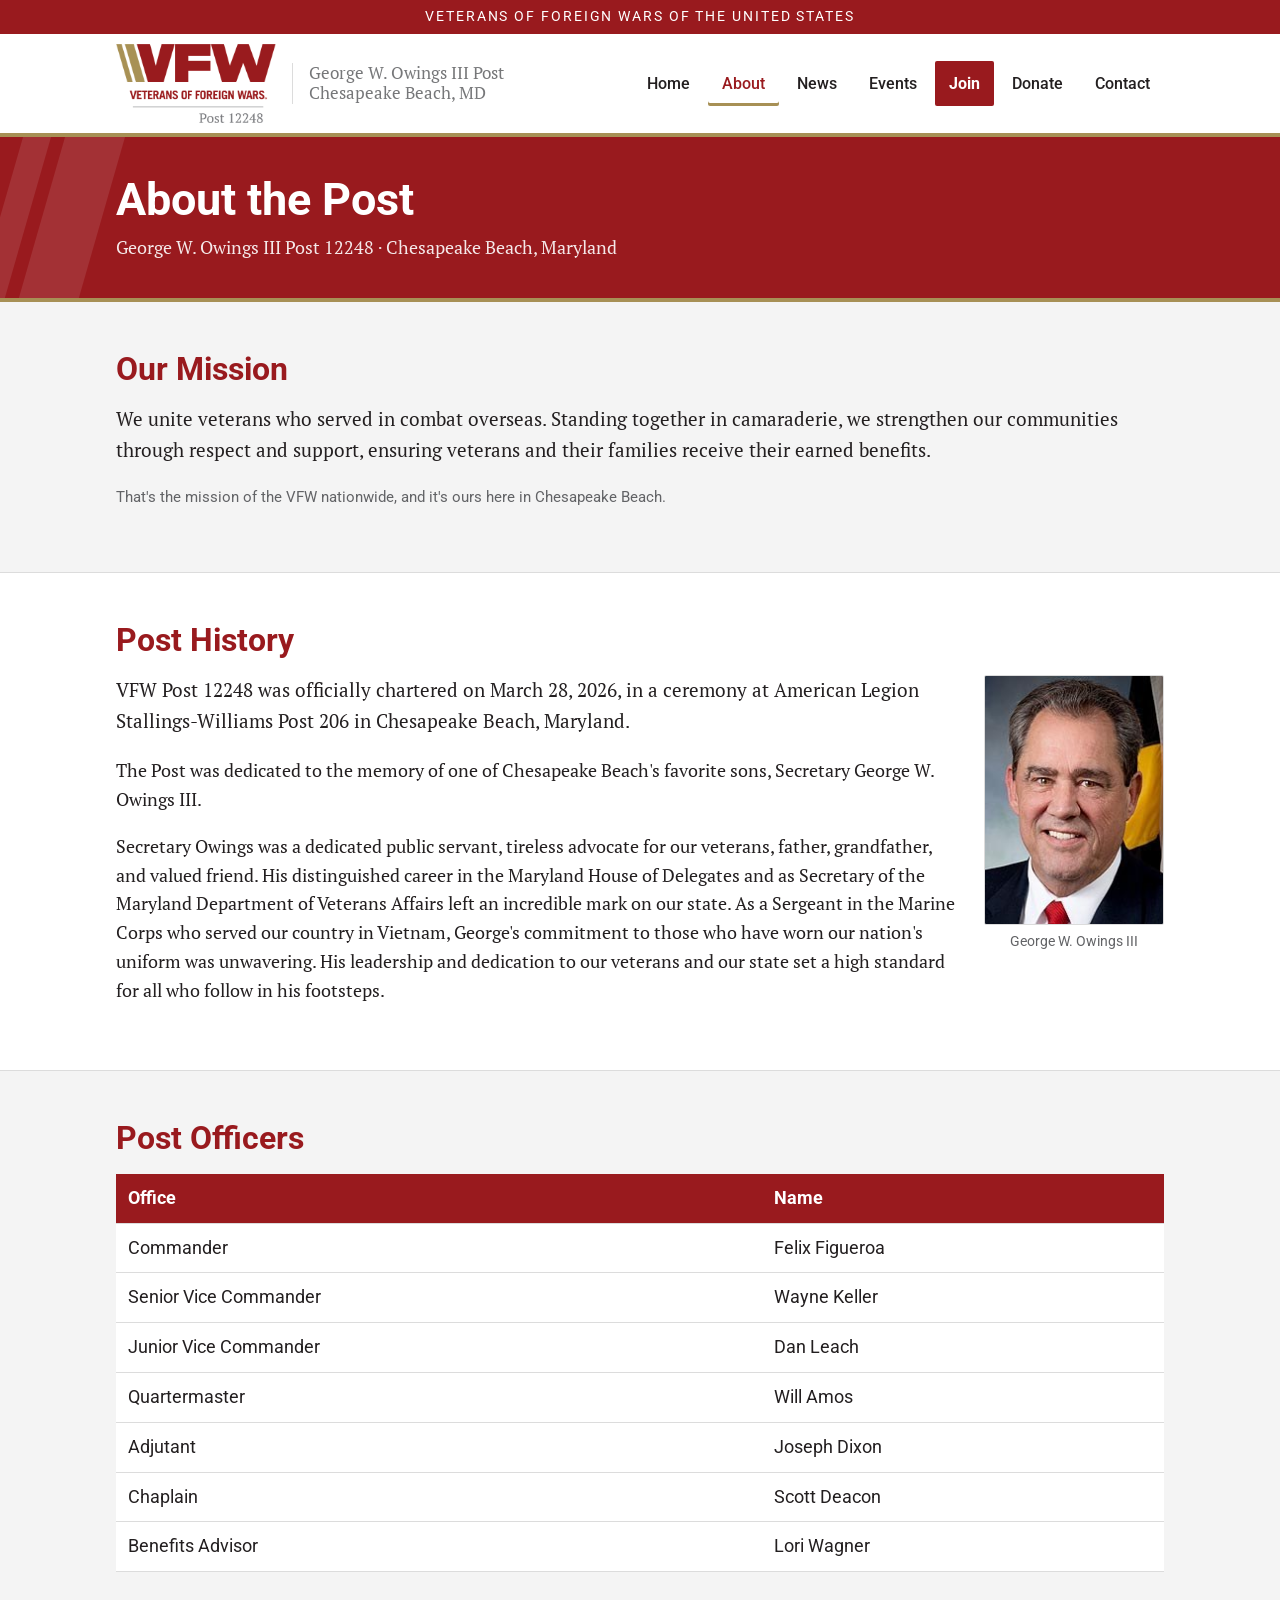
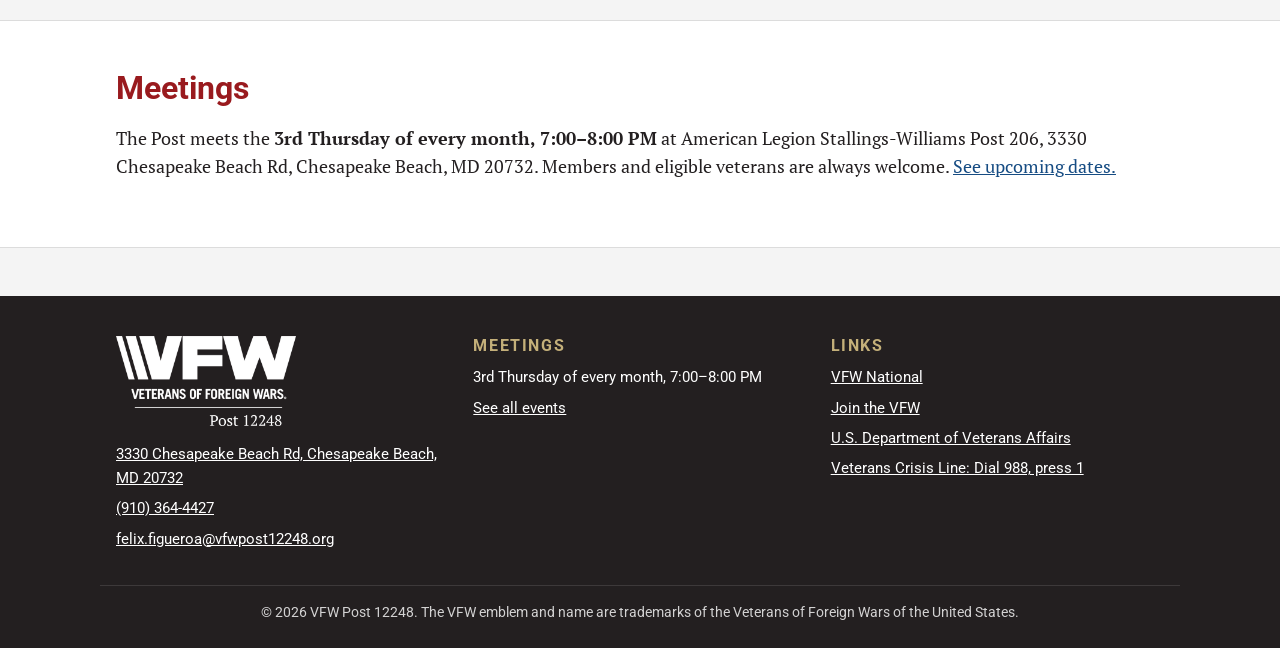
==== about.html @ 94117f2b "Add files via upload" ====
<!DOCTYPE html>
<html lang="en">
<head>
  <meta charset="utf-8">
  <meta name="viewport" content="width=device-width, initial-scale=1">
  <title>About – VFW Post 12248</title>
  <meta name="description" content="History, mission, and officers of VFW Post 12248, George W. Owings III Post, Chesapeake Beach, Maryland.">
  <link rel="canonical" href="https://www.vfwpost12248.org/about">
  <link rel="icon" type="image/png" href="images/favicon.png">
  <link rel="apple-touch-icon" href="images/apple-touch-icon.png">
  <link rel="preconnect" href="https://fonts.googleapis.com">
  <link rel="preconnect" href="https://fonts.gstatic.com" crossorigin>
  <link href="https://fonts.googleapis.com/css2?family=Roboto:wght@400;500;700&family=PT+Serif:ital,wght@0,400;0,700;1,400&display=swap" rel="stylesheet">
  <link rel="stylesheet" href="styles.css">
</head>
<body>
  <a class="skip" href="#main">Skip to content</a>
  <div class="topbar">Veterans of Foreign Wars of the United States</div>
  <header class="site">
    <div class="wrap">
      <a class="brand" href="index.html">
        <span class="logo"><img src="images/post12248-logo.png" alt="VFW – Veterans of Foreign Wars, Post 12248" width="160" height="79"></span>
        <span class="post">George W. Owings III Post<span class="loc"><br>Chesapeake Beach, MD</span></span>
      </a>
      <button class="menu-btn" aria-expanded="false" aria-controls="nav">Menu</button>
      <nav class="main" id="nav" aria-label="Main">
        <ul><li><a href="index.html">Home</a></li><li><a href="about.html">About</a></li><li><a href="news.html">News</a></li><li><a href="events.html">Events</a></li><li><a href="join.html" class="cta">Join</a></li><li><a href="donate.html">Donate</a></li><li><a href="contact.html">Contact</a></li></ul>
      </nav>
    </div>
  </header>

  <main id="main">

    <div class="page-title"><div class="stripes" aria-hidden="true"></div><div class="wrap"><h1>About the Post</h1><p>George W. Owings III Post 12248 · Chesapeake Beach, Maryland</p></div></div>

    <section class="block">
      <div class="wrap">
        <h2>Our Mission</h2>
        <p class="lead">We unite veterans who served in combat overseas. Standing together in camaraderie, we strengthen our communities through respect and support, ensuring veterans and their families receive their earned benefits.</p>
        <p class="muted sans" style="font-size:0.95rem">That's the mission of the VFW nationwide, and it's ours here in Chesapeake Beach.</p>
      </div>
    </section>

    <section class="block alt">
      <div class="wrap">
        <h2>Post History</h2>
        <figure class="portrait">
          <img src="images/george-owings.jpg" alt="Secretary George W. Owings III" width="180" height="250">
          <figcaption>George W. Owings III</figcaption>
        </figure>
        <p class="lead">VFW Post 12248 was officially chartered on March 28, 2026, in a ceremony at American Legion Stallings-Williams Post 206 in Chesapeake Beach, Maryland.</p>
        <p>The Post was dedicated to the memory of one of Chesapeake Beach's favorite sons, Secretary George W. Owings III.</p>
        <p>Secretary Owings was a dedicated public servant, tireless advocate for our veterans, father, grandfather, and valued friend. His distinguished career in the Maryland House of Delegates and as Secretary of the Maryland Department of Veterans Affairs left an incredible mark on our state. As a Sergeant in the Marine Corps who served our country in Vietnam, George's commitment to those who have worn our nation's uniform was unwavering. His leadership and dedication to our veterans and our state set a high standard for all who follow in his footsteps.</p>
      </div>
    </section>

    <section class="block">
      <div class="wrap">
        <h2>Post Officers</h2>
        <table class="sans">
          <thead><tr><th>Office</th><th>Name</th></tr></thead>
          <tbody>
            <tr><td>Commander</td><td>Felix Figueroa</td></tr>
            <tr><td>Senior Vice Commander</td><td>Wayne Keller</td></tr>
            <tr><td>Junior Vice Commander</td><td>Dan Leach</td></tr>
            <tr><td>Quartermaster</td><td>Will Amos</td></tr>
            <tr><td>Adjutant</td><td>Joseph Dixon</td></tr>
            <tr><td>Chaplain</td><td>Scott Deacon</td></tr>
            <tr><td>Benefits Advisor</td><td>Lori Wagner</td></tr>
          </tbody>
        </table>
      </div>
    </section>

    <section class="block alt">
      <div class="wrap">
        <h2>Meetings</h2>
        <p>The Post meets the <strong>3rd Thursday of every month, 7:00–8:00 PM</strong> at American Legion Stallings-Williams Post 206, 3330 Chesapeake Beach Rd, Chesapeake Beach, MD 20732. Members and eligible veterans are always welcome. <a href="events.html">See upcoming dates.</a></p>
      </div>
    </section>

  </main>

  <footer class="site">
    <div class="wrap grid">
      <div>
        <img class="footer-logo" src="images/post12248-logo-white.png" alt="VFW Post 12248" width="180" height="89" loading="lazy">
        <ul>
          <li><a href="https://maps.google.com/?q=3330+Chesapeake+Beach+Rd,+Chesapeake+Beach,+MD+20732">3330 Chesapeake Beach Rd, Chesapeake Beach, MD 20732</a></li>
          <li><a href="tel:+19103644427">(910) 364-4427</a></li>
          <li><a href="mailto:felix.figueroa@vfwpost12248.org">felix.figueroa@vfwpost12248.org</a></li>
        </ul>
      </div>
      <div>
        <h3>Meetings</h3>
        <ul>
          <li>3rd Thursday of every month, 7:00–8:00 PM</li>
          <li><a href="events.html">See all events</a></li>
        </ul>
      </div>
      <div>
        <h3>Links</h3>
        <ul>
          <li><a href="https://www.vfw.org" rel="noopener">VFW National</a></li>
          <li><a href="https://www.vfw.org/join" rel="noopener">Join the VFW</a></li>
          <li><a href="https://www.va.gov" rel="noopener">U.S. Department of Veterans Affairs</a></li>
          <li><a href="https://www.veteranscrisisline.net" rel="noopener">Veterans Crisis Line: Dial 988, press 1</a></li>
        </ul>
      </div>
    </div>
    <div class="wrap legal">&copy; <span id="year">2026</span> VFW Post 12248. The VFW emblem and name are trademarks of the Veterans of Foreign Wars of the United States.</div>
  </footer>
  <script src="site.js"></script>
</body>
</html>
---- styles.css ----
/* VFW Post 12248 – site styles */
:root {
  /* VFW Brand Guidelines v2 (Aug 2018), primary palette */
  --vfw-red: #991a1e;
  --vfw-red-dark: #7d1518;
  --vfw-gold: #a79055;
  --vfw-gold-light: #c4b07a;
  /* secondary palette */
  --vfw-blue: #164c83;
  --vfw-gray: #767779;
  --vfw-black: #231f20;
  --text: #231f20;
  --muted: #626366;
  --bg: #f4f4f4;
  --card: #ffffff;
  --border: #dcdcdc;
  --max: 1080px;
  --sans: "Roboto", Arial, Helvetica, sans-serif;
  --serif: "PT Serif", Georgia, "Times New Roman", serif;
}
* { box-sizing: border-box; }
html { scroll-behavior: smooth; }
body {
  margin: 0;
  font-family: var(--serif);
  font-size: 18px;
  line-height: 1.6;
  color: var(--text);
  background: var(--bg);
}
a { color: var(--vfw-blue); }
a:hover { color: var(--vfw-red); }
img { max-width: 100%; height: auto; display: block; }
h1, h2, h3 { font-family: var(--sans); font-weight: 700; line-height: 1.2; color: var(--vfw-red); margin: 0 0 0.5em; }
h1 { font-size: clamp(1.9rem, 4vw, 2.8rem); }
h2 { font-size: clamp(1.5rem, 3vw, 2rem); }
h3 { font-size: 1.25rem; }
p { margin: 0 0 1em; }
.sans { font-family: var(--sans); }
.wrap { max-width: var(--max); margin: 0 auto; padding: 0 16px; }
.skip { position: absolute; left: -999px; top: 0; background: #fff; padding: 8px; z-index: 100; }
.skip:focus { left: 8px; }

/* Header / nav */
.topbar {
  background: var(--vfw-red);
  color: #fff;
  font-family: var(--sans);
  font-size: 0.85rem;
  letter-spacing: 0.14em;
  text-transform: uppercase;
  text-align: center;
  padding: 6px 16px;
}
header.site {
  background: #fff;
  color: var(--text);
  border-bottom: 4px solid var(--vfw-gold);
  position: relative;
}
header.site .wrap {
  display: flex;
  align-items: center;
  justify-content: space-between;
  gap: 16px;
  min-height: 80px;
}
.brand { display: flex; align-items: center; gap: 16px; color: var(--text); text-decoration: none; padding: 10px 0; }
.brand .logo { display: flex; flex-shrink: 0; }
.brand .logo img { width: 160px; height: auto; } /* official Post logo; never below 100px wide (brand minimum) */
.brand .post { font-family: var(--serif); color: var(--vfw-gray); font-size: 1.05rem; line-height: 1.2; border-left: 1px solid var(--border); padding-left: 16px; }

.wordmark { width: 280px; height: auto; margin: 0 0 20px; }
nav.main ul { list-style: none; margin: 0; padding: 0; display: flex; gap: 4px; }
nav.main a {
  display: block; padding: 10px 14px; color: var(--text); text-decoration: none;
  font-family: var(--sans); font-weight: 500; font-size: 1rem; border-radius: 2px;
}
nav.main a:hover, nav.main a[aria-current="page"] { color: var(--vfw-red); box-shadow: inset 0 -3px 0 var(--vfw-gold); }
nav.main a.cta { background: var(--vfw-red); color: #fff; font-weight: 700; box-shadow: none; }
nav.main a.cta:hover { background: var(--vfw-red-dark); color: #fff; }
.menu-btn {
  display: none; background: none; border: 2px solid var(--vfw-red); color: var(--vfw-red);
  padding: 8px 12px; border-radius: 4px; font-size: 1rem; cursor: pointer;
  font-family: var(--sans);
}
@media (max-width: 820px) {
  .menu-btn { display: block; }
  .brand .logo img { width: 110px; }
  .brand .post { font-size: 0.85rem; line-height: 1.25; }
  .brand .post .loc { display: none; }
  .topbar { font-size: 0.7rem; letter-spacing: 0.08em; }
  .hero { padding: 56px 16px; }
  .hero .stripes { display: none; }
  .hero { border-left: 10px solid var(--vfw-gold); }
  nav.main { display: none; position: absolute; left: 0; right: 0; top: 100%;
    background: #fff; border-bottom: 4px solid var(--vfw-gold); box-shadow: 0 8px 16px rgba(0,0,0,0.12); z-index: 50; }
  nav.main.open { display: block; }
  nav.main ul { flex-direction: column; padding: 8px 16px 16px; }
  nav.main a { padding: 14px; font-size: 1.1rem; }
}

/* Hero */
.hero {
  position: relative; overflow: hidden;
  background: #ececec;
  color: var(--text);
  text-align: center;
  padding: 72px 16px;
}
/* Brand "bold stripes" device: two stripes at 74°, thin = X, gap = 0.5X, wide = 1.5X+ */
.stripes { position: absolute; top: -10%; bottom: -10%; left: 0; width: 220px; pointer-events: none; }
.stripes::before, .stripes::after { content: ""; position: absolute; top: 0; bottom: 0; background: var(--vfw-gold); transform: skewX(-16deg); }
.stripes::before { left: 0; width: 28px; }
.stripes::after { left: 42px; width: 60px; }
.hero .wrap { position: relative; }
.hero h1 { color: var(--vfw-red); margin-bottom: 0.3em; font-size: clamp(2.2rem, 5vw, 3.4rem); letter-spacing: -0.01em; }
.hero p { font-size: 1.25rem; max-width: 720px; margin: 0 auto 1.6em; }
.hero-logo { width: min(420px, 80vw); height: auto; margin: 0 auto 20px; display: block; }
.hero-title span { display: block; font-family: var(--serif); font-weight: 400; color: var(--vfw-gray); font-size: clamp(1.3rem, 3vw, 1.8rem); letter-spacing: 0; }
.footer-logo { width: 180px; height: auto; margin: 0 0 16px; }
.btn {
  display: inline-block; padding: 12px 22px; border-radius: 2px; text-decoration: none;
  font-family: var(--sans); font-weight: bold; font-size: 1rem; margin: 4px;
}
.btn.gold { background: var(--vfw-red); color: #fff; }
.btn.gold:hover { background: var(--vfw-red-dark); color: #fff; }
.btn.outline { border: 2px solid var(--vfw-red); color: var(--vfw-red); }
.btn.outline:hover { background: var(--vfw-red); color: #fff; }
.btn.blue { background: var(--vfw-black); color: #fff; }
.btn.blue:hover { background: #000; color: #fff; }

/* Sections */
section.block { padding: 48px 0; }
section.block.alt { background: #fff; border-top: 1px solid var(--border); border-bottom: 1px solid var(--border); }
.page-title { position: relative; overflow: hidden; background: var(--vfw-red); color: #fff; padding: 36px 16px; border-bottom: 4px solid var(--vfw-gold); }
.page-title .stripes::before, .page-title .stripes::after { background: rgba(255,255,255,0.10); }
.page-title .wrap { position: relative; }
.page-title h1 { color: #fff; margin: 0; }
.page-title p { margin: 6px 0 0; opacity: 0.9; }
.grid { display: grid; gap: 24px; grid-template-columns: repeat(auto-fit, minmax(260px, 1fr)); }
.card {
  background: var(--card); border: 1px solid var(--border); border-top: 4px solid var(--vfw-red);
  padding: 22px; border-radius: 2px;
}
.card h3 { margin-top: 0; }
.lead { font-size: 1.2rem; }
.muted { color: var(--muted); }
.placeholder {
  background: #fff8dc; border: 2px dashed #c9a227; padding: 12px 16px; border-radius: 2px;
  font-family: var(--sans); font-size: 0.95rem; color: #6b5300;
}
.photo-slot {
  background: #e9e6dd; border: 2px dashed #b9b4a6; border-radius: 4px; min-height: 220px;
  display: flex; align-items: center; justify-content: center; text-align: center;
  color: var(--muted); font-family: var(--sans); font-size: 0.95rem; padding: 16px;
}
.figure { margin: 24px 0 0; }
.portrait { float: right; margin: 0 0 12px 24px; width: 180px; text-align: center; }
.portrait img { border-radius: 2px; border: 1px solid var(--border); }
.portrait figcaption { font-family: var(--sans); font-size: 0.85rem; color: var(--muted); margin-top: 6px; }
@media (max-width: 600px) { .portrait { float: none; margin: 0 auto 16px; } }
.figure img { border-radius: 2px; border: 1px solid var(--border); }
.figure figcaption { font-family: var(--sans); font-size: 0.9rem; color: var(--muted); margin-top: 8px; }
.info-list { list-style: none; padding: 0; margin: 0; }
.info-list li { padding: 8px 0; border-bottom: 1px solid var(--border); }
.info-list li:last-child { border-bottom: 0; }
.info-list strong { display: inline-block; min-width: 110px; color: var(--vfw-red); }
table { width: 100%; border-collapse: collapse; background: #fff; }
th, td { text-align: left; padding: 10px 12px; border-bottom: 1px solid var(--border); vertical-align: top; }
th { background: var(--vfw-red); color: #fff; font-family: var(--sans); font-weight: bold; }

/* Events */
.event { display: grid; grid-template-columns: 84px 1fr; gap: 16px; padding: 16px 0; border-bottom: 1px solid var(--border); }
.event:last-child { border-bottom: 0; }
.event .date {
  background: var(--vfw-red); color: #fff; border-radius: 2px; text-align: center; padding: 8px 4px;
  font-family: var(--sans); align-self: start;
}
.event .date .m { display: block; font-size: 0.8rem; text-transform: uppercase; color: var(--vfw-gold-light); letter-spacing: 0.08em; }
.event .date .d { display: block; font-size: 1.6rem; font-weight: bold; line-height: 1.1; }
.event .date.multi .d { font-size: 1.05rem; padding-top: 4px; }
.event h3 { margin: 0 0 4px; }
.event .meta { font-family: var(--sans); font-size: 0.95rem; color: var(--muted); margin-bottom: 6px; }
.event p { margin: 0; }
.event-img { display: block; margin-top: 12px; max-width: 360px; }
.event-img img { border: 1px solid var(--border); border-radius: 2px; }
.no-events { color: var(--muted); font-style: italic; }

/* News */
.news-item { padding: 20px 0; border-bottom: 1px solid var(--border); }
.news-item:last-child { border-bottom: 0; }
.news-date { font-family: var(--sans); font-size: 0.85rem; text-transform: uppercase; letter-spacing: 0.08em; color: var(--vfw-gold); font-weight: 700; margin-bottom: 4px; }
.news-item h3 { margin: 0 0 6px; }
.news-item h3 a { text-decoration: none; }
.news-item h3 a:hover { text-decoration: underline; }
.story { font-size: 1.1rem; }
.story img { margin: 16px 0; border-radius: 4px; }
.news-item p { margin: 0 0 8px; }

/* Forms */
form label { display: block; font-family: var(--sans); font-weight: 700; margin: 14px 0 6px; color: var(--text); }
form input, form textarea, form select {
  width: 100%; padding: 12px; font-size: 1rem; border: 1px solid #b9b4a6; border-radius: 4px; font-family: inherit;
}
form input:focus, form textarea:focus { outline: 3px solid var(--vfw-gold-light); border-color: var(--vfw-red); }
form button { margin-top: 18px; border: 0; cursor: pointer; }

/* Map */
.map { border: 0; width: 100%; height: 320px; border-radius: 4px; border: 1px solid var(--border); }

/* Footer */
footer.site {
  background: var(--vfw-black); color: #fff; padding: 40px 0 24px; margin-top: 48px;
  font-family: var(--sans); font-size: 0.95rem;
}
footer.site h3 { color: var(--vfw-gold-light); font-family: var(--sans); font-size: 1rem; text-transform: uppercase; letter-spacing: 0.1em; margin-bottom: 10px; }
footer.site a { color: #fff; }
footer.site a:hover { color: var(--vfw-gold-light); }
footer.site ul { list-style: none; padding: 0; margin: 0; }
footer.site li { margin: 6px 0; }
footer.site .legal { border-top: 1px solid rgba(255,255,255,0.15); margin-top: 28px; padding-top: 16px; font-size: 0.85rem; opacity: 0.8; text-align: center; }
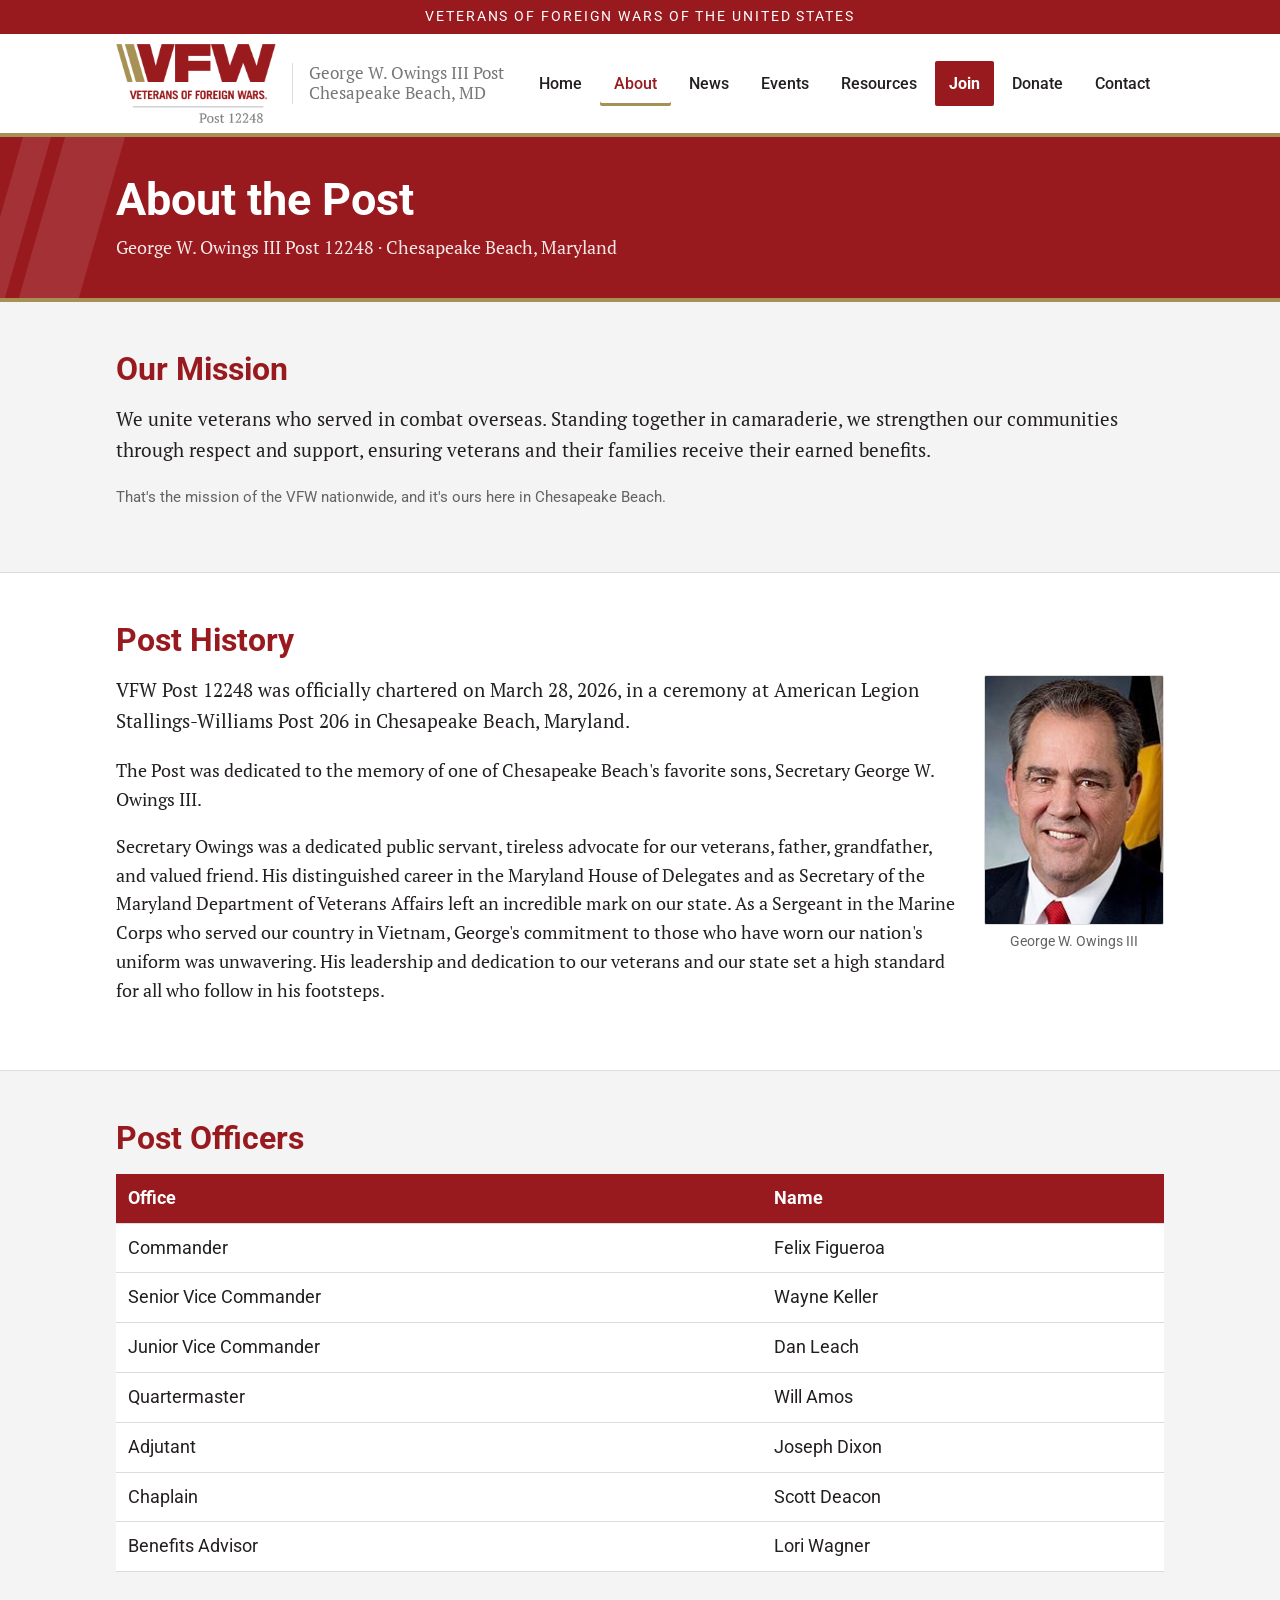
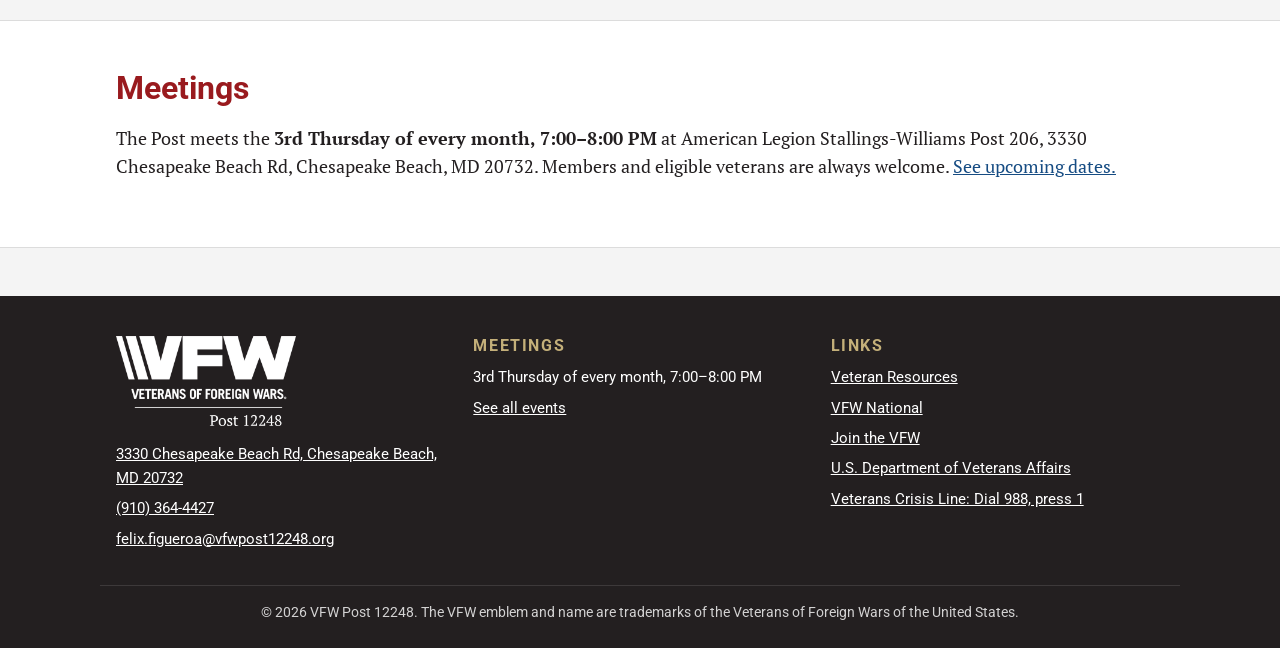
==== commit bd7966d8: "Initial preview of the new veteran resource page" ====
--- a/about.html
+++ b/about.html
@@ -24,7 +24,7 @@
       </a>
       <button class="menu-btn" aria-expanded="false" aria-controls="nav">Menu</button>
       <nav class="main" id="nav" aria-label="Main">
-        <ul><li><a href="index.html">Home</a></li><li><a href="about.html">About</a></li><li><a href="news.html">News</a></li><li><a href="events.html">Events</a></li><li><a href="join.html" class="cta">Join</a></li><li><a href="donate.html">Donate</a></li><li><a href="contact.html">Contact</a></li></ul>
+        <ul><li><a href="index.html">Home</a></li><li><a href="about.html">About</a></li><li><a href="news.html">News</a></li><li><a href="events.html">Events</a></li><li><a href="resources.html">Resources</a></li><li><a href="join.html" class="cta">Join</a></li><li><a href="donate.html">Donate</a></li><li><a href="contact.html">Contact</a></li></ul>
       </nav>
     </div>
   </header>
@@ -101,6 +101,7 @@
       <div>
         <h3>Links</h3>
         <ul>
+          <li><a href="resources.html">Veteran Resources</a></li>
           <li><a href="https://www.vfw.org" rel="noopener">VFW National</a></li>
           <li><a href="https://www.vfw.org/join" rel="noopener">Join the VFW</a></li>
           <li><a href="https://www.va.gov" rel="noopener">U.S. Department of Veterans Affairs</a></li>
--- a/styles.css
+++ b/styles.css
@@ -84,7 +84,11 @@
   padding: 8px 12px; border-radius: 4px; font-size: 1rem; cursor: pointer;
   font-family: var(--sans);
 }
-@media (max-width: 820px) {
+@media (max-width: 1100px) and (min-width: 961px) {
+  nav.main a { padding: 10px 9px; font-size: 0.95rem; }
+  .brand .post { font-size: 0.9rem; }
+}
+@media (max-width: 960px) {
   .menu-btn { display: block; }
   .brand .logo img { width: 110px; }
   .brand .post { font-size: 0.85rem; line-height: 1.25; }
@@ -129,6 +133,9 @@
 .btn.outline:hover { background: var(--vfw-red); color: #fff; }
 .btn.blue { background: var(--vfw-black); color: #fff; }
 .btn.blue:hover { background: #000; color: #fff; }
+.btn.navy { background: var(--vfw-blue); color: #fff; }
+.btn.navy:hover { background: #0f3a66; color: #fff; }
+.center { text-align: center; }
 
 /* Sections */
 section.block { padding: 48px 0; }
@@ -187,6 +194,14 @@
 .event-img img { border: 1px solid var(--border); border-radius: 2px; }
 .no-events { color: var(--muted); font-style: italic; }
 
+/* Resources */
+.resource-list { list-style: none; padding: 0; margin: 0; }
+.resource-list li { padding: 10px 0; border-bottom: 1px solid var(--border); font-size: 1rem; }
+.resource-list li:last-child { border-bottom: 0; }
+.resource-list strong { display: block; font-family: var(--sans); color: var(--vfw-red); }
+.crisis-box { background: #fff; border: 2px solid var(--vfw-red); border-left-width: 10px; padding: 20px 24px; border-radius: 2px; }
+.crisis-box h2 { margin-top: 0; }
+
 /* News */
 .news-item { padding: 20px 0; border-bottom: 1px solid var(--border); }
 .news-item:last-child { border-bottom: 0; }
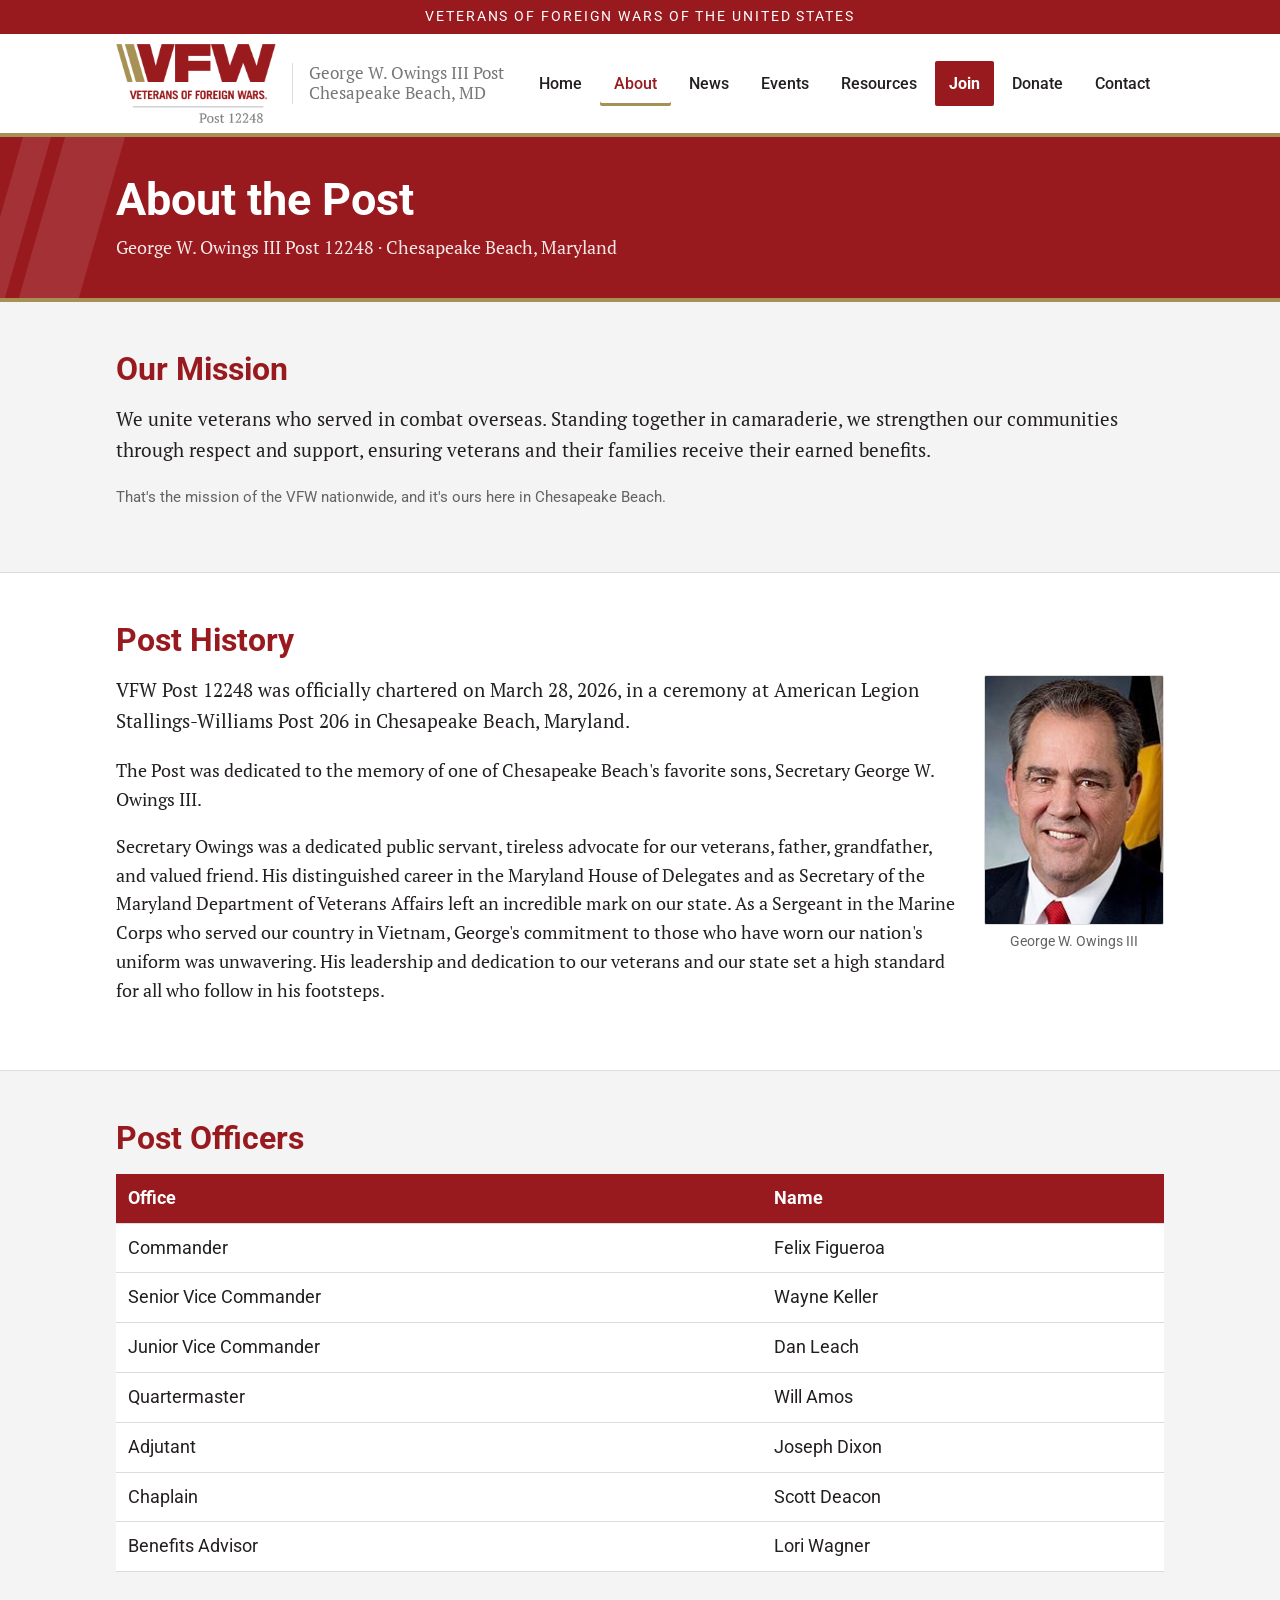
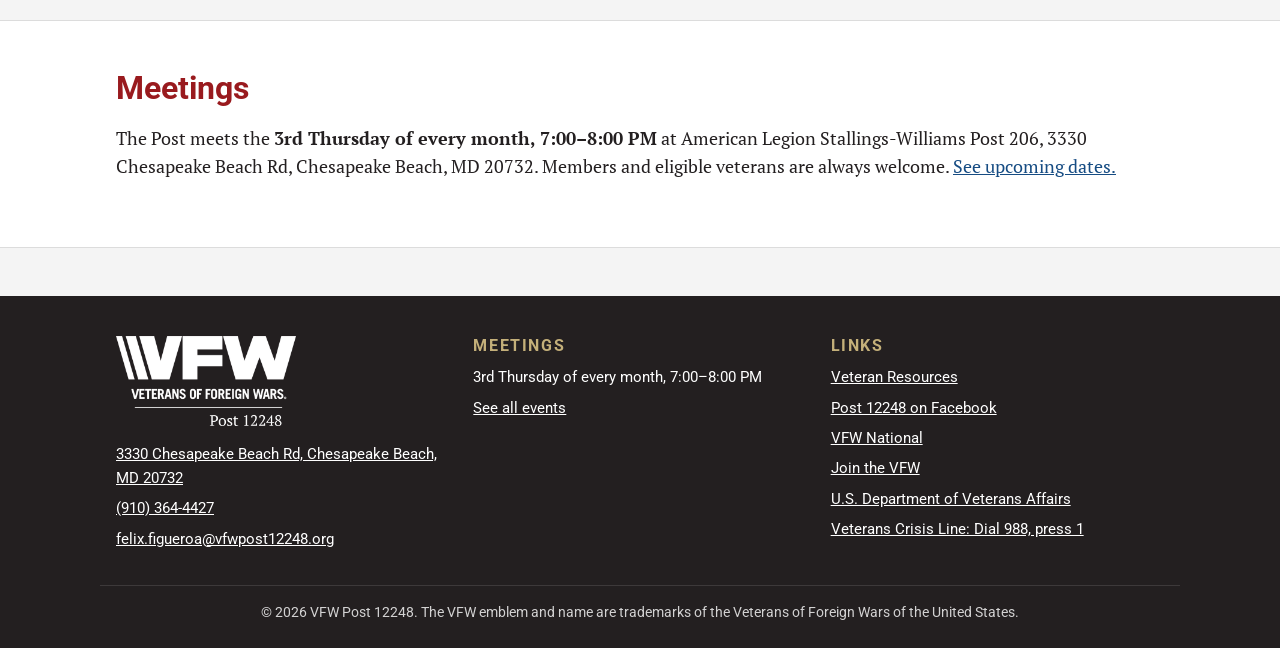
==== commit 6b74fc4e: "Updating pages with the Facebook link. The Post’s Facebook page is now linked in three places, built" ====
--- a/about.html
+++ b/about.html
@@ -3,9 +3,19 @@
 <head>
   <meta charset="utf-8">
   <meta name="viewport" content="width=device-width, initial-scale=1">
-  <title>About – VFW Post 12248</title>
-  <meta name="description" content="History, mission, and officers of VFW Post 12248, George W. Owings III Post, Chesapeake Beach, Maryland.">
+  <title>About VFW Post 12248 | George W. Owings III Post, Calvert County</title>
+  <meta name="description" content="History, mission, and officers of VFW Post 12248, the George W. Owings III Post, chartered in 2026 in Chesapeake Beach, Calvert County, Maryland.">
   <link rel="canonical" href="https://www.vfwpost12248.org/about">
+  <meta property="og:type" content="website">
+  <meta property="og:site_name" content="VFW Post 12248">
+  <meta property="og:title" content="About VFW Post 12248 | George W. Owings III Post, Calvert County">
+  <meta property="og:description" content="History, mission, and officers of VFW Post 12248, the George W. Owings III Post, chartered in 2026 in Chesapeake Beach, Calvert County, Maryland.">
+  <meta property="og:url" content="https://www.vfwpost12248.org/about">
+  <meta property="og:image" content="https://www.vfwpost12248.org/images/og-image.jpg">
+  <meta property="og:image:width" content="1200">
+  <meta property="og:image:height" content="630">
+  <meta property="og:image:alt" content="VFW Post 12248 logo, George W. Owings III Post, Chesapeake Beach, Maryland">
+  <meta name="twitter:card" content="summary_large_image">
   <link rel="icon" type="image/png" href="images/favicon.png">
   <link rel="apple-touch-icon" href="images/apple-touch-icon.png">
   <link rel="preconnect" href="https://fonts.googleapis.com">
@@ -102,6 +112,7 @@
         <h3>Links</h3>
         <ul>
           <li><a href="resources.html">Veteran Resources</a></li>
+          <li><a href="https://www.facebook.com/profile.php?id=61595276814596" target="_blank" rel="noopener">Post 12248 on Facebook</a></li>
           <li><a href="https://www.vfw.org" rel="noopener">VFW National</a></li>
           <li><a href="https://www.vfw.org/join" rel="noopener">Join the VFW</a></li>
           <li><a href="https://www.va.gov" rel="noopener">U.S. Department of Veterans Affairs</a></li>
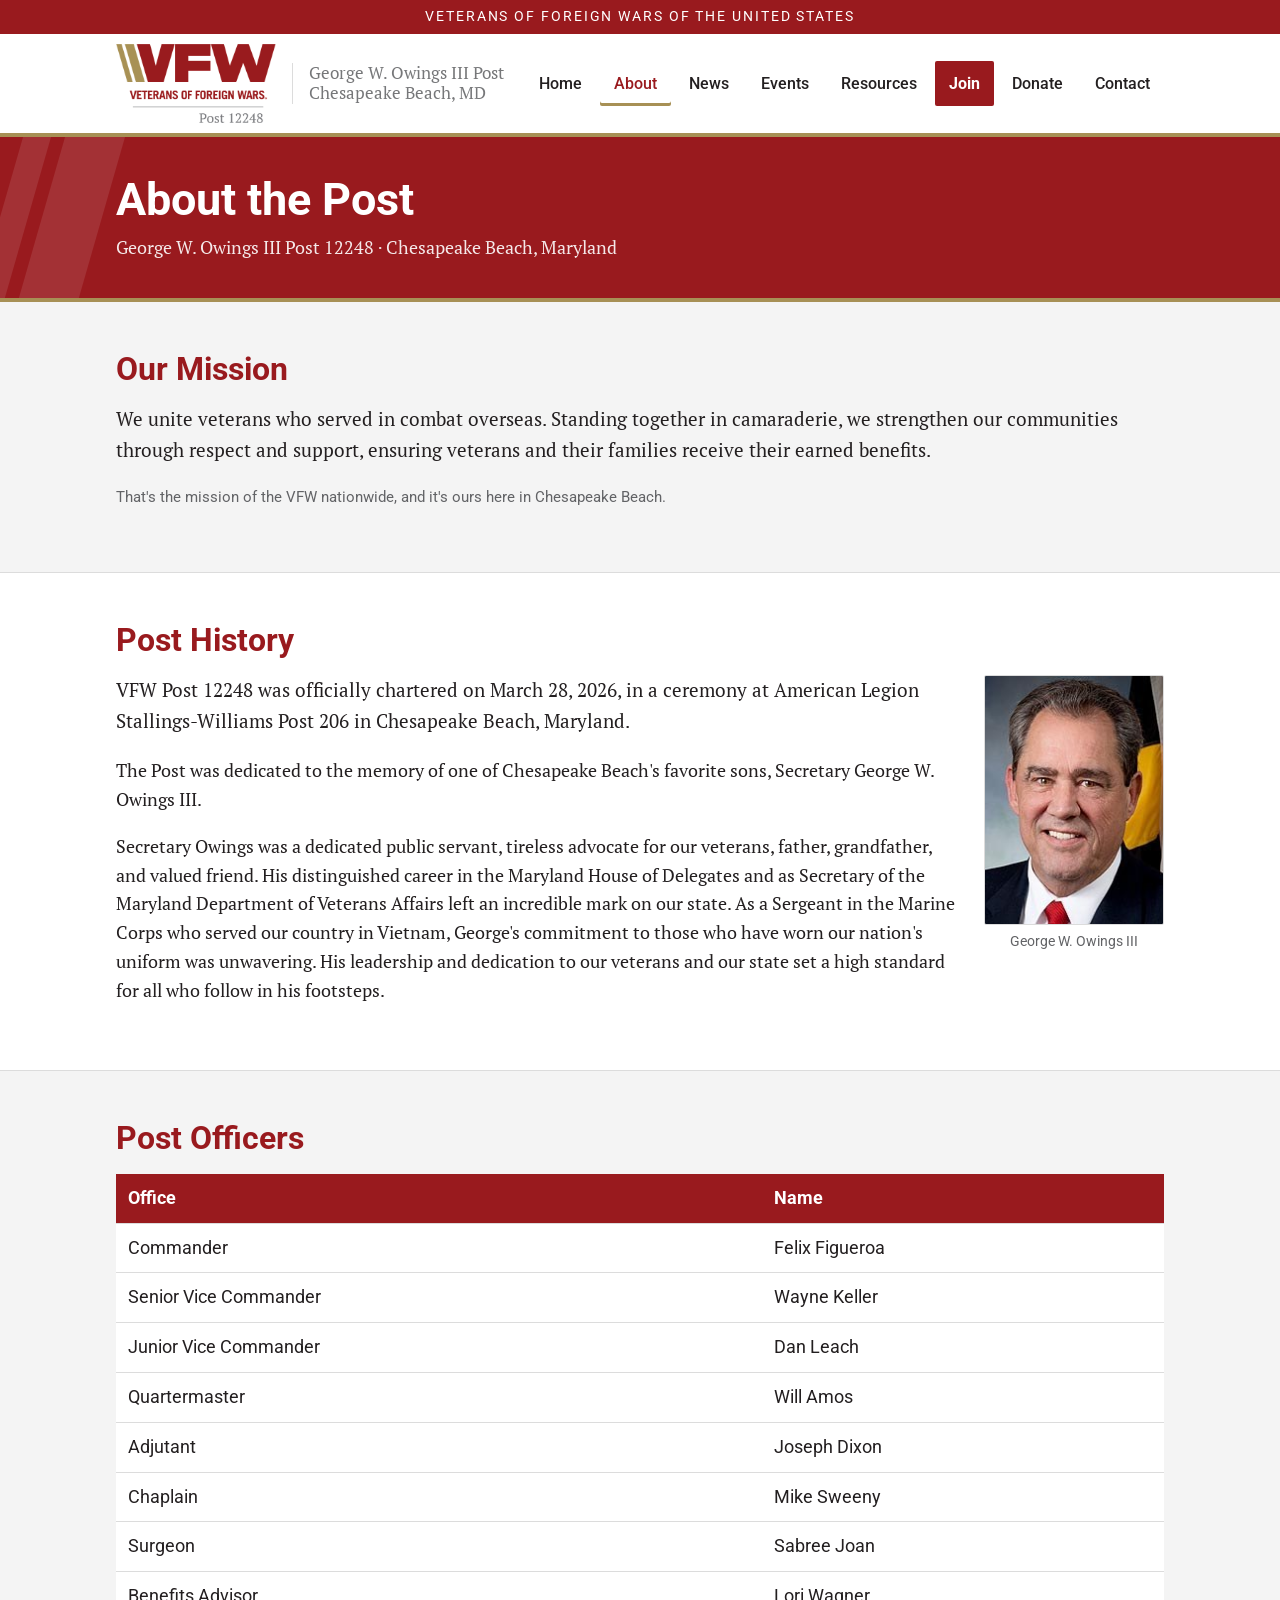
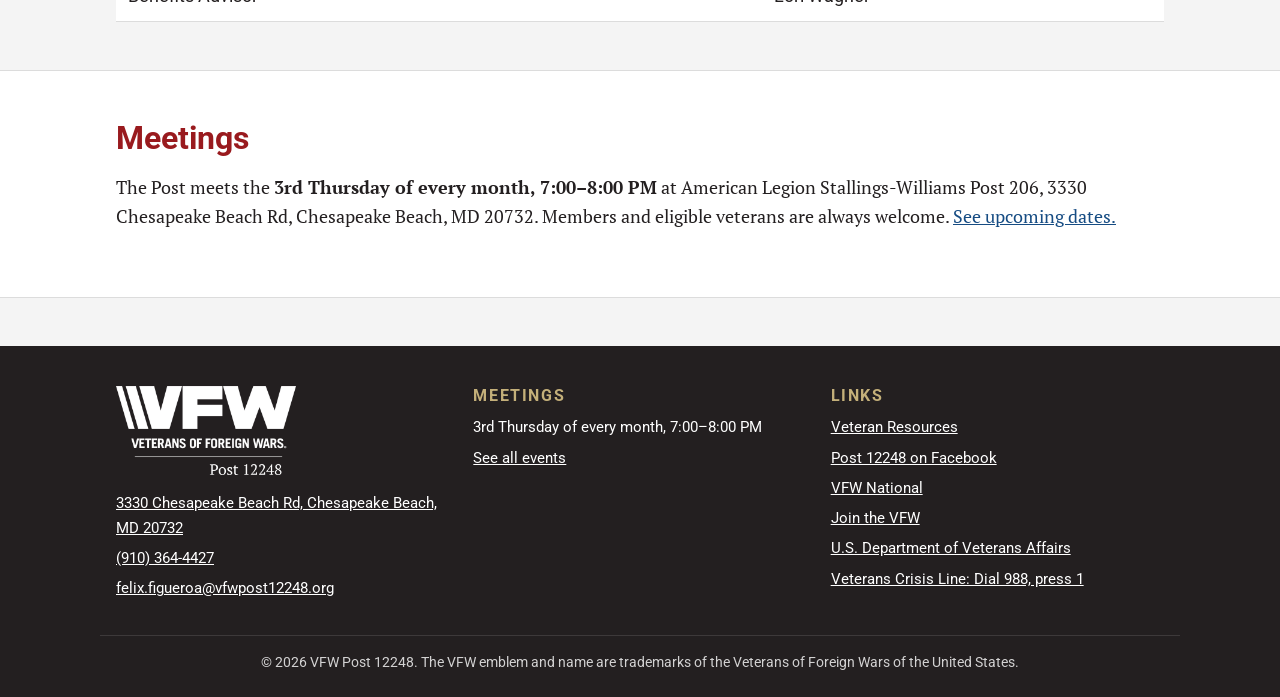
==== commit 123631a4: "Update about.html" ====
--- a/about.html
+++ b/about.html
@@ -75,7 +75,8 @@
             <tr><td>Junior Vice Commander</td><td>Dan Leach</td></tr>
             <tr><td>Quartermaster</td><td>Will Amos</td></tr>
             <tr><td>Adjutant</td><td>Joseph Dixon</td></tr>
-            <tr><td>Chaplain</td><td>Scott Deacon</td></tr>
+            <tr><td>Chaplain</td><td>Mike Sweeny</td></tr>
+            <tr><td>Surgeon</td><td>Sabree Joan</td></tr>
             <tr><td>Benefits Advisor</td><td>Lori Wagner</td></tr>
           </tbody>
         </table>
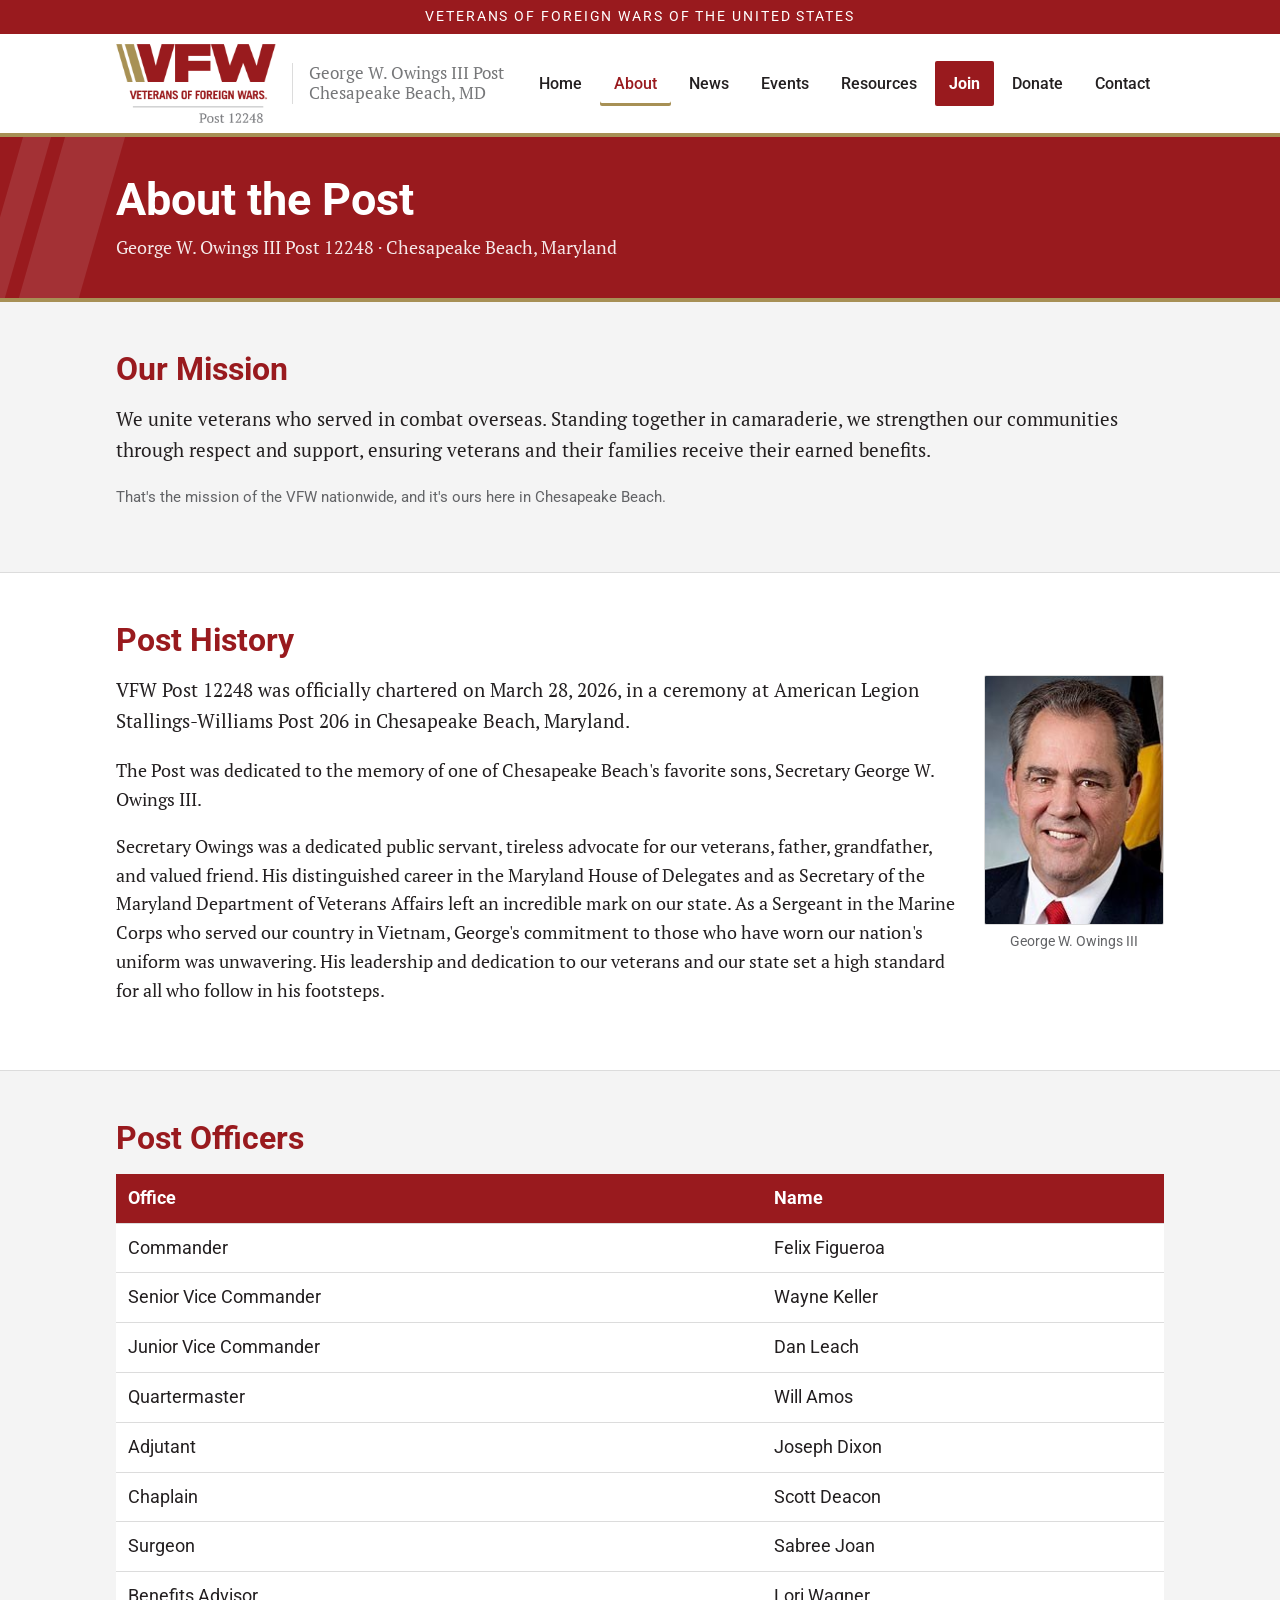
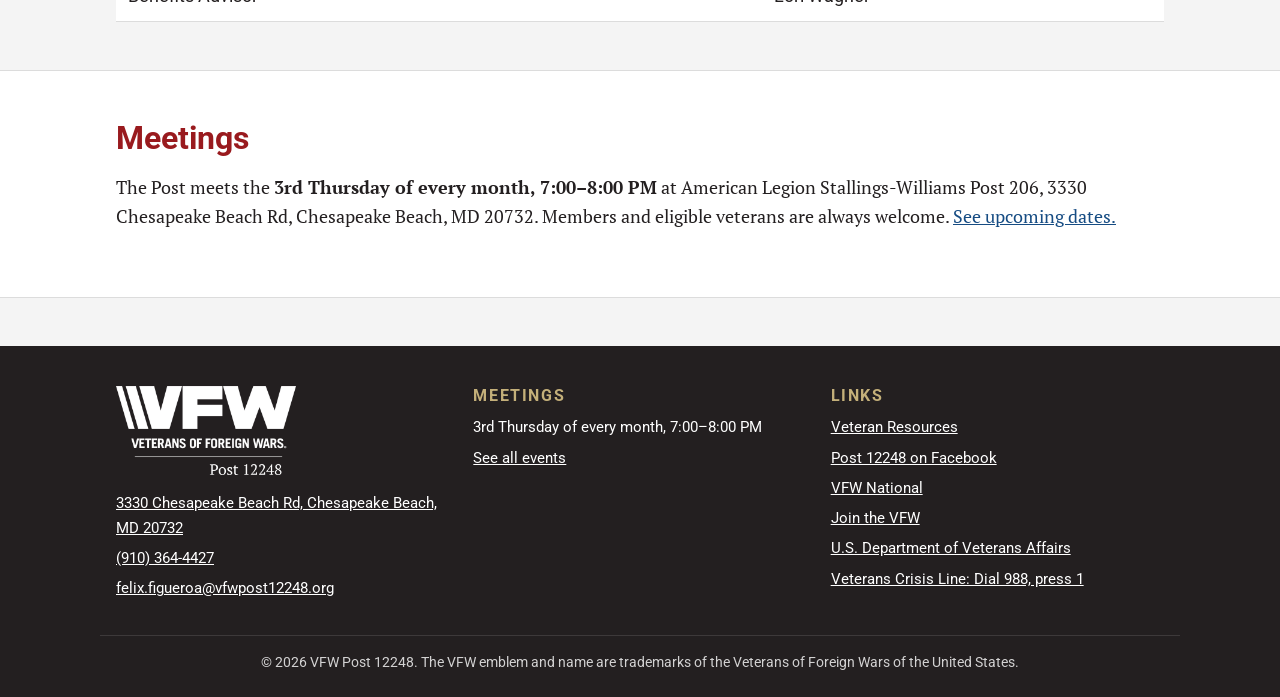
==== commit 0d40a6b2: "Update about.html" ====
--- a/about.html
+++ b/about.html
@@ -75,7 +75,7 @@
             <tr><td>Junior Vice Commander</td><td>Dan Leach</td></tr>
             <tr><td>Quartermaster</td><td>Will Amos</td></tr>
             <tr><td>Adjutant</td><td>Joseph Dixon</td></tr>
-            <tr><td>Chaplain</td><td>Mike Sweeny</td></tr>
+            <tr><td>Chaplain</td><td>Scott Deacon</td></tr>
             <tr><td>Surgeon</td><td>Sabree Joan</td></tr>
             <tr><td>Benefits Advisor</td><td>Lori Wagner</td></tr>
           </tbody>
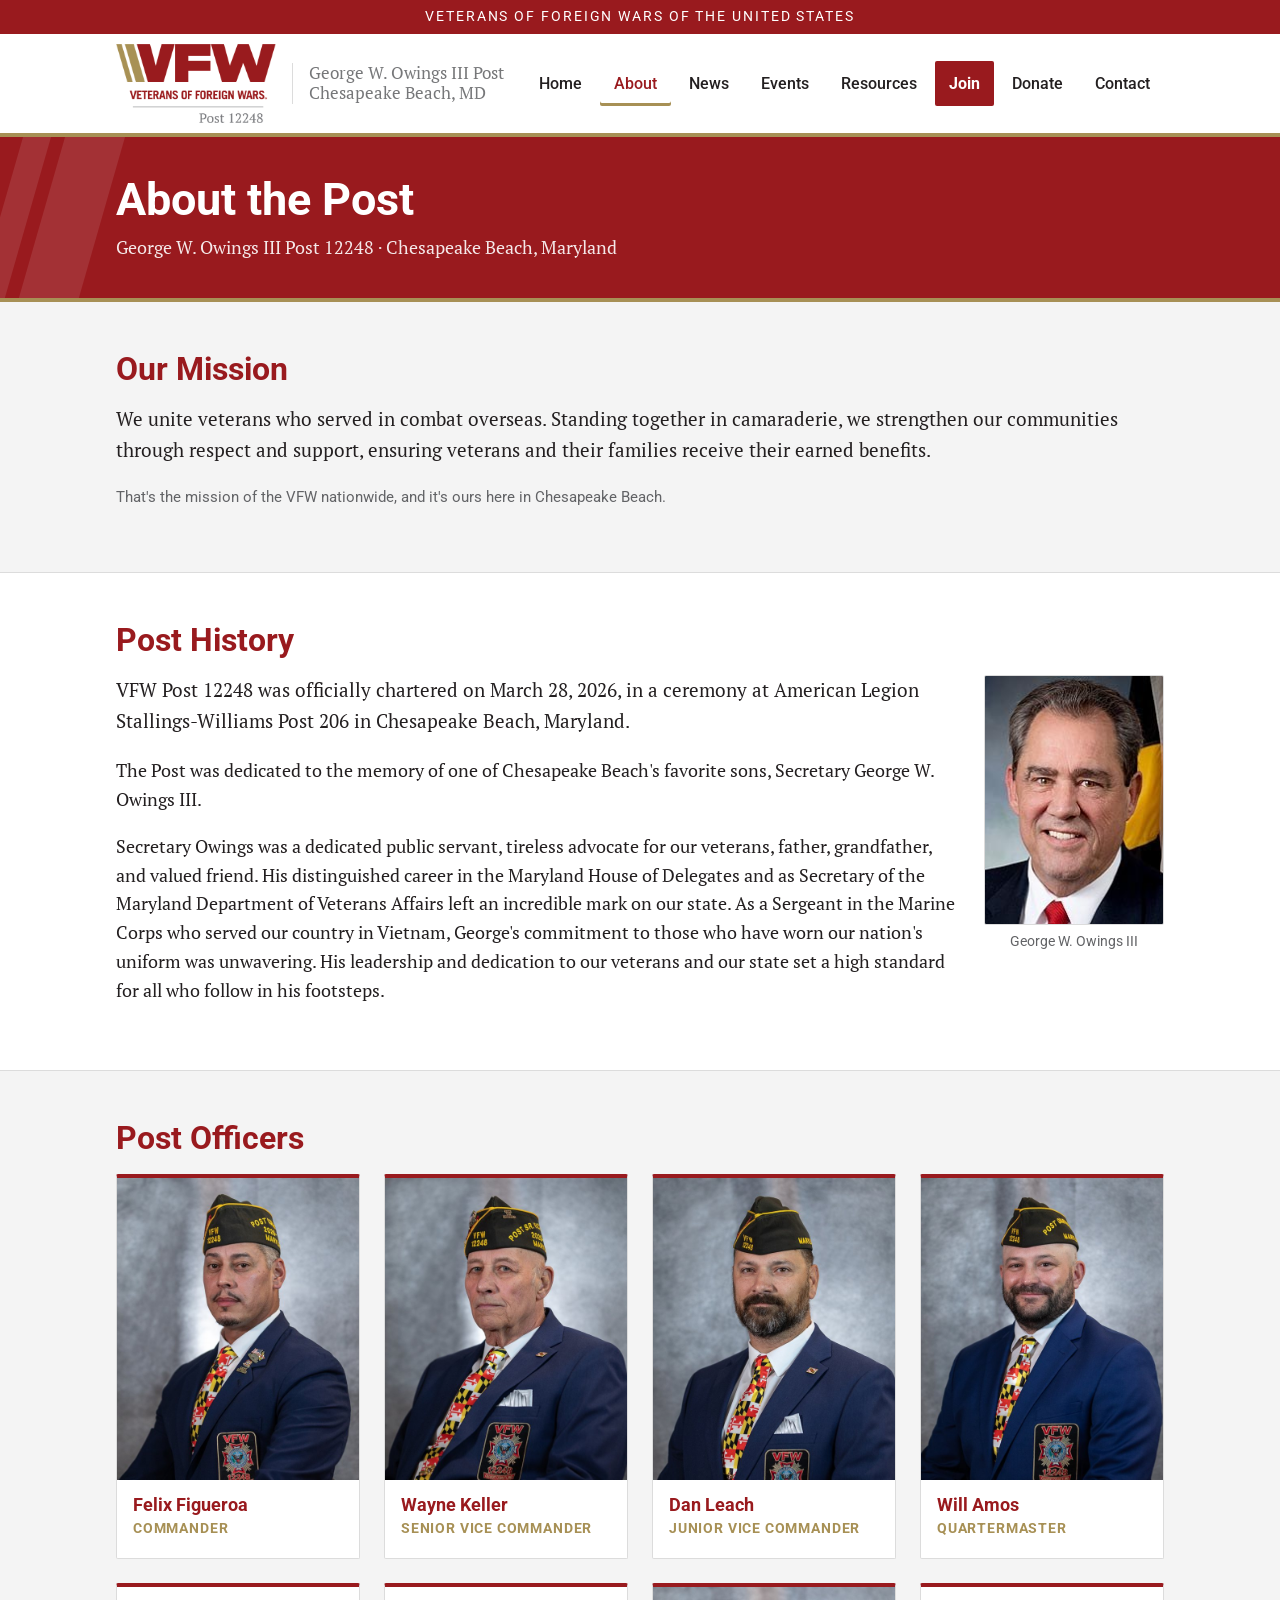
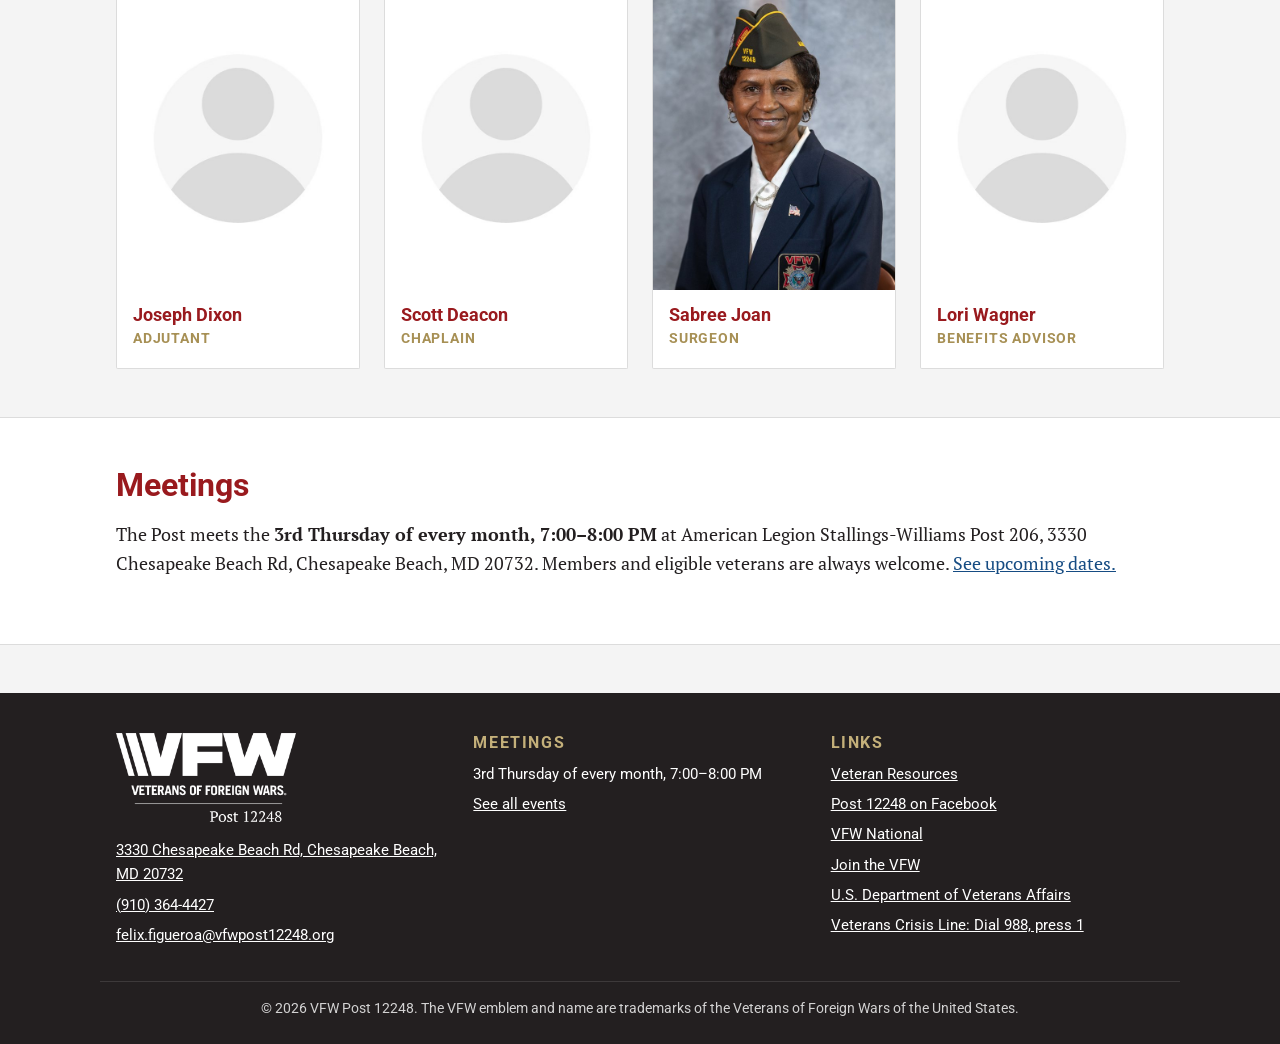
==== commit 912cb775: "Add files via upload" ====
--- a/about.html
+++ b/about.html
@@ -67,19 +67,74 @@
     <section class="block">
       <div class="wrap">
         <h2>Post Officers</h2>
-        <table class="sans">
-          <thead><tr><th>Office</th><th>Name</th></tr></thead>
-          <tbody>
-            <tr><td>Commander</td><td>Felix Figueroa</td></tr>
-            <tr><td>Senior Vice Commander</td><td>Wayne Keller</td></tr>
-            <tr><td>Junior Vice Commander</td><td>Dan Leach</td></tr>
-            <tr><td>Quartermaster</td><td>Will Amos</td></tr>
-            <tr><td>Adjutant</td><td>Joseph Dixon</td></tr>
-            <tr><td>Chaplain</td><td>Scott Deacon</td></tr>
-            <tr><td>Surgeon</td><td>Sabree Joan</td></tr>
-            <tr><td>Benefits Advisor</td><td>Lori Wagner</td></tr>
-          </tbody>
-        </table>
+        <!-- One card per officer. To add a photo: put it in images/leaders and change the img src.
+             To add a bio: type it between <p class="bio"> and </p>. Empty bios stay hidden. -->
+        <div class="officers">
+          <article class="officer">
+            <img src="images/leaders/commander.jpg" alt="Commander Felix Figueroa" width="600" height="750" loading="lazy">
+            <div class="officer-info">
+              <h3>Felix Figueroa</h3>
+              <p class="office">Commander</p>
+              <p class="bio"></p>
+            </div>
+          </article>
+          <article class="officer">
+            <img src="images/leaders/senior-vice-commander.jpg" alt="Senior Vice Commander Wayne Keller" width="600" height="750" loading="lazy">
+            <div class="officer-info">
+              <h3>Wayne Keller</h3>
+              <p class="office">Senior Vice Commander</p>
+              <p class="bio"></p>
+            </div>
+          </article>
+          <article class="officer">
+            <img src="images/leaders/junior-vice-commander.jpg" alt="Junior Vice Commander Dan Leach" width="600" height="750" loading="lazy">
+            <div class="officer-info">
+              <h3>Dan Leach</h3>
+              <p class="office">Junior Vice Commander</p>
+              <p class="bio"></p>
+            </div>
+          </article>
+          <article class="officer">
+            <img src="images/leaders/quartermaster.jpg" alt="Quartermaster Will Amos" width="600" height="750" loading="lazy">
+            <div class="officer-info">
+              <h3>Will Amos</h3>
+              <p class="office">Quartermaster</p>
+              <p class="bio"></p>
+            </div>
+          </article>
+          <article class="officer">
+            <img src="images/leaders/placeholder.jpg" alt="Photo coming soon: Adjutant Joseph Dixon" width="600" height="750" loading="lazy">
+            <div class="officer-info">
+              <h3>Joseph Dixon</h3>
+              <p class="office">Adjutant</p>
+              <p class="bio"></p>
+            </div>
+          </article>
+          <article class="officer">
+            <img src="images/leaders/placeholder.jpg" alt="Photo coming soon: Chaplain Scott Deacon" width="600" height="750" loading="lazy">
+            <div class="officer-info">
+              <h3>Scott Deacon</h3>
+              <p class="office">Chaplain</p>
+              <p class="bio"></p>
+            </div>
+          </article>
+          <article class="officer">
+            <img src="images/leaders/surgeon.jpg" alt="Surgeon Sabree Joan" width="600" height="750" loading="lazy">
+            <div class="officer-info">
+              <h3>Sabree Joan</h3>
+              <p class="office">Surgeon</p>
+              <p class="bio"></p>
+            </div>
+          </article>
+          <article class="officer">
+            <img src="images/leaders/placeholder.jpg" alt="Photo coming soon: Benefits Advisor Lori Wagner" width="600" height="750" loading="lazy">
+            <div class="officer-info">
+              <h3>Lori Wagner</h3>
+              <p class="office">Benefits Advisor</p>
+              <p class="bio"></p>
+            </div>
+          </article>
+        </div>
       </div>
     </section>
 
--- a/styles.css
+++ b/styles.css
@@ -202,6 +202,17 @@
 .crisis-box { background: #fff; border: 2px solid var(--vfw-red); border-left-width: 10px; padding: 20px 24px; border-radius: 2px; }
 .crisis-box h2 { margin-top: 0; }
 
+/* Post officers */
+.officers { display: grid; gap: 24px; grid-template-columns: repeat(auto-fill, minmax(210px, 1fr)); margin-top: 8px; }
+.officer { background: var(--card); border: 1px solid var(--border); border-top: 4px solid var(--vfw-red); border-radius: 2px; overflow: hidden; }
+.officer img { width: 100%; aspect-ratio: 4 / 5; object-fit: cover; display: block; background: #fff; }
+.officer-info { padding: 14px 16px 18px; }
+.officer h3 { margin: 0 0 2px; font-size: 1.15rem; }
+.officer .office { margin: 0; font-family: var(--sans); font-size: 0.85rem; font-weight: 700; text-transform: uppercase; letter-spacing: 0.06em; color: var(--vfw-gold); }
+.officer .bio { margin: 10px 0 0; font-size: 0.95rem; line-height: 1.5; }
+.officer .bio:empty { display: none; }
+@media (max-width: 480px) { .officers { grid-template-columns: repeat(2, 1fr); gap: 14px; } .officer-info { padding: 10px 12px 14px; } .officer h3 { font-size: 1rem; } }
+
 /* News */
 .news-item { padding: 20px 0; border-bottom: 1px solid var(--border); }
 .news-item:last-child { border-bottom: 0; }
